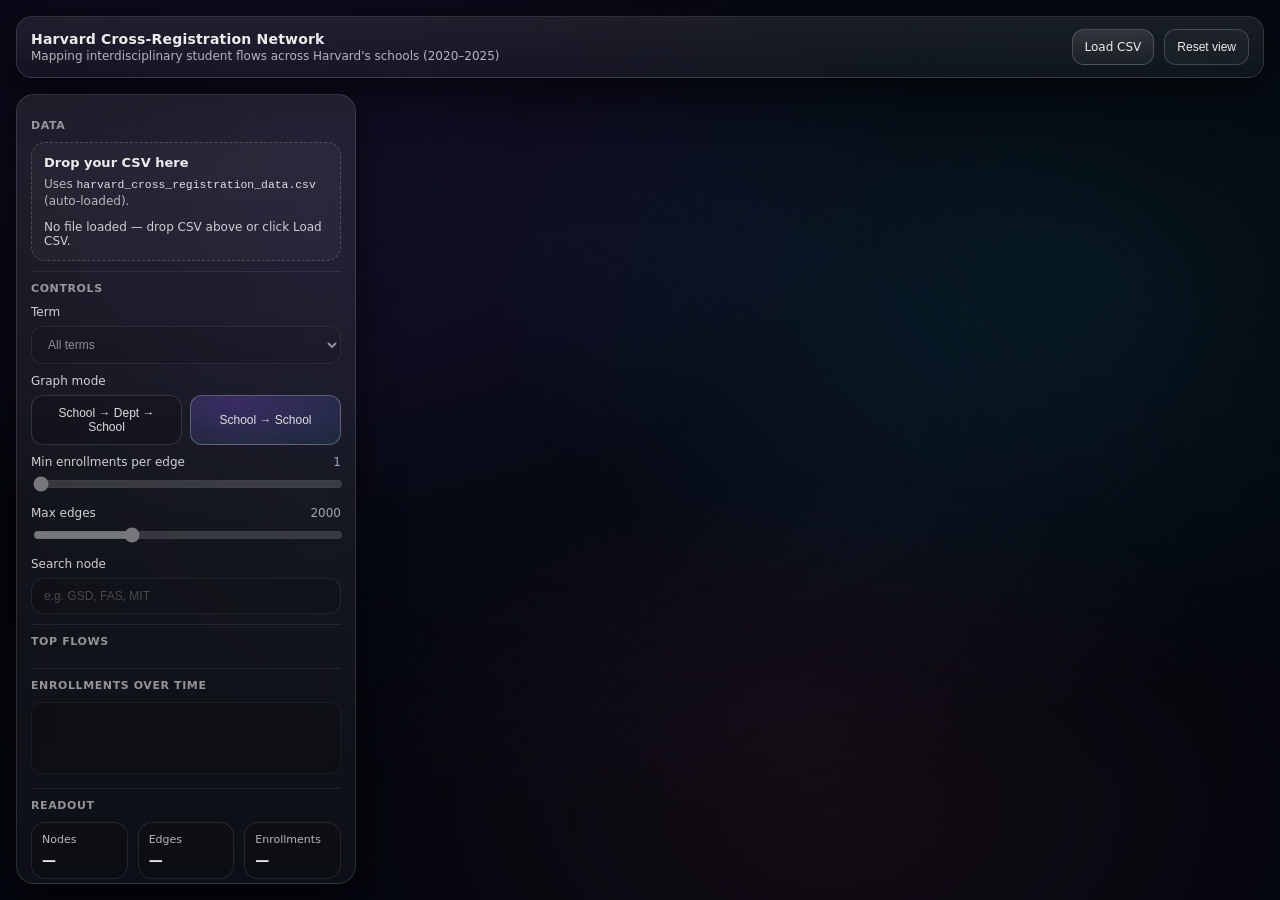
==== viz/index.html @ 4b9122e6 "Add files via upload" ====
<!doctype html>
<html lang="en">
  <head>
    <meta charset="UTF-8" />
    <meta name="viewport" content="width=device-width, initial-scale=1.0" />
    <title>Harvard Cross-Registration Network</title>
    <link rel="stylesheet" href="./styles.css" />
  </head>
  <body>
    <div class="bg">
      <div class="bg__grid"></div>
      <div class="bg__noise"></div>
      <div class="bg__vignette"></div>
    </div>

    <main class="app">
      <header class="topbar glass">
        <div class="topbar__title">
          <div class="topbar__h1">Harvard Cross-Registration Network</div>
          <div class="topbar__sub">Mapping interdisciplinary student flows across Harvard's schools (2020–2025)</div>
        </div>
        <div class="topbar__actions">
          <label class="btn">
            <input id="fileInput" type="file" accept=".csv,text/csv" hidden />
            Load CSV
          </label>
          <button id="resetBtn" class="btn btn--ghost" type="button">Reset view</button>
        </div>
      </header>

      <section class="layout">
        <aside class="panel glass" id="panel">
          <div class="panel__section">
            <div class="panel__h2">Data</div>
            <div id="dropzone" class="dropzone" tabindex="0" role="button" aria-label="Drop CSV here">
              <div class="dropzone__title">Drop your CSV here</div>
              <div class="dropzone__hint">
                Uses <code>harvard_cross_registration_data.csv</code> (auto-loaded).
              </div>
              <div class="dropzone__meta" id="dataMeta">Loading…</div>
            </div>
          </div>

          <div class="panel__section">
            <div class="panel__h2">Controls</div>

            <div class="field">
              <div class="field__label">Term</div>
              <select id="termSelect" class="field__control" disabled>
                <option value="__all__">All terms</option>
              </select>
            </div>

            <div class="field">
              <div class="field__label">Graph mode</div>
              <div class="segmented">
                <button class="segmented__btn" id="modeDeptBtn" type="button" data-mode="dept">
                  School → Dept → School
                </button>
                <button class="segmented__btn is-active" id="modeSchoolBtn" type="button" data-mode="school">
                  School → School
                </button>
              </div>
            </div>

            <div class="field">
              <div class="field__label">
                Min enrollments per edge
                <span class="field__value" id="minEnrollValue">1</span>
              </div>
              <input id="minEnroll" class="range" type="range" min="1" max="50" value="1" step="1" disabled />
            </div>

            <div class="field">
              <div class="field__label">
                Max edges
                <span class="field__value" id="maxEdgesValue">2000</span>
              </div>
              <input id="maxEdges" class="range" type="range" min="200" max="6000" value="2000" step="100" disabled />
            </div>

            <div class="field">
              <div class="field__label">Search node</div>
              <input id="searchInput" class="field__control" type="text" placeholder="e.g. GSD, FAS, MIT" disabled />
            </div>
          </div>

          <div class="panel__section">
            <div class="panel__h2">Top Flows</div>
            <div id="insights" class="insights"></div>
          </div>

          <div class="panel__section">
            <div class="panel__h2">Enrollments Over Time</div>
            <canvas id="timelineCanvas" class="timeline-canvas"></canvas>
          </div>

          <div class="panel__section">
            <div class="panel__h2">Readout</div>
            <div class="kpis">
              <div class="kpi">
                <div class="kpi__label">Nodes</div>
                <div class="kpi__value" id="kpiNodes">—</div>
              </div>
              <div class="kpi">
                <div class="kpi__label">Edges</div>
                <div class="kpi__value" id="kpiEdges">—</div>
              </div>
              <div class="kpi">
                <div class="kpi__label">Enrollments</div>
                <div class="kpi__value" id="kpiEnroll">—</div>
              </div>
            </div>
            <div class="hint">
              Click a node to focus · Scroll to zoom · Drag to rotate
            </div>
          </div>
        </aside>

        <section class="stage" aria-label="Network visualisation">
          <div id="graph" class="graph"></div>
          <div id="tooltip" class="tooltip glass" hidden></div>
          <div id="storyCards" class="story-cards"></div>
        </section>
      </section>
    </main>

    <!-- Vendor: THREE CJS build needs a shim for browser global -->
    <script>var exports = {};</script>
    <script src="./vendor/three.min.js"></script>
    <script>window.THREE = Object.assign({}, exports); exports = undefined;</script>

    <script src="./vendor/papaparse.min.js"></script>
    <script src="./vendor/3d-force-graph.min.js"></script>

    <script type="module" src="./main.js?v=3"></script>
  </body>
</html>
---- viz/styles.css ----
:root {
  --bg0: #060812;
  --bg1: #070a16;
  --glass: rgba(255, 255, 255, 0.065);
  --glass2: rgba(255, 255, 255, 0.09);
  --border: rgba(255, 255, 255, 0.12);
  --text: rgba(255, 255, 255, 0.92);
  --muted: rgba(255, 255, 255, 0.68);
  --muted2: rgba(255, 255, 255, 0.55);
  --shadow: rgba(0, 0, 0, 0.55);
  --accentA: #8b5cf6;
  --accentB: #22d3ee;
  --accentC: #fb7185;
  --ok: #34d399;
}

* { box-sizing: border-box; }
html, body { height: 100%; }
body {
  margin: 0;
  color: var(--text);
  background: radial-gradient(1200px 800px at 20% 10%, rgba(139, 92, 246, 0.14), transparent 55%),
              radial-gradient(1000px 700px at 85% 30%, rgba(34, 211, 238, 0.11), transparent 60%),
              radial-gradient(900px 600px at 65% 90%, rgba(251, 113, 133, 0.10), transparent 55%),
              linear-gradient(180deg, var(--bg0), var(--bg1));
  font-family: ui-sans-serif, system-ui, -apple-system, Segoe UI, Roboto, Helvetica, Arial, "Apple Color Emoji", "Segoe UI Emoji";
  overflow: hidden;
}

code {
  font-family: ui-monospace, SFMono-Regular, Menlo, Monaco, Consolas, "Liberation Mono", "Courier New", monospace;
  font-size: 0.95em;
  color: rgba(255, 255, 255, 0.86);
}

/* ─── Background layers ──────────────────────────────────── */

.bg { position: fixed; inset: 0; pointer-events: none; }
.bg__grid {
  position: absolute; inset: -2px;
  background-image:
    linear-gradient(rgba(255,255,255,0.04) 1px, transparent 1px),
    linear-gradient(90deg, rgba(255,255,255,0.04) 1px, transparent 1px);
  background-size: 46px 46px;
  opacity: 0.35;
  mask-image: radial-gradient(closest-side at 55% 45%, rgba(0,0,0,0.9), rgba(0,0,0,0.05) 70%, transparent 100%);
}
.bg__noise {
  position: absolute; inset: 0;
  background:
    repeating-linear-gradient(0deg, rgba(255,255,255,0.022), rgba(255,255,255,0.022) 1px, transparent 1px, transparent 3px),
    repeating-linear-gradient(90deg, rgba(0,0,0,0.022), rgba(0,0,0,0.022) 1px, transparent 1px, transparent 4px);
  opacity: 0.08;
  filter: blur(0.3px);
}
.bg__vignette {
  position: absolute; inset: 0;
  background: radial-gradient(closest-side at 50% 45%, transparent 45%, rgba(0,0,0,0.55) 100%);
  opacity: 0.65;
}

/* ─── Glass ──────────────────────────────────────────────── */

.glass {
  background: linear-gradient(180deg, rgba(255,255,255,0.085), rgba(255,255,255,0.045));
  border: 1px solid var(--border);
  box-shadow: 0 14px 40px var(--shadow);
  backdrop-filter: blur(14px);
  -webkit-backdrop-filter: blur(14px);
}

/* ─── App layout ─────────────────────────────────────────── */

.app { height: 100%; display: flex; flex-direction: column; }

.topbar {
  margin: 16px;
  padding: 12px 14px;
  border-radius: 16px;
  display: flex;
  align-items: center;
  justify-content: space-between;
  gap: 16px;
}
.topbar__h1 {
  font-weight: 650;
  letter-spacing: 0.2px;
  font-size: 14px;
}
.topbar__sub {
  margin-top: 2px;
  font-size: 12px;
  color: var(--muted);
}
.topbar__actions { display: flex; gap: 10px; align-items: center; }

.btn {
  appearance: none;
  border: 1px solid rgba(255,255,255,0.18);
  background: linear-gradient(180deg, rgba(255,255,255,0.11), rgba(255,255,255,0.04));
  color: var(--text);
  border-radius: 12px;
  padding: 10px 12px;
  font-size: 12px;
  cursor: pointer;
  transition: transform 140ms ease, border-color 140ms ease, background 140ms ease;
}
.btn:hover { transform: translateY(-1px); border-color: rgba(255,255,255,0.28); }
.btn:active { transform: translateY(0px); }
.btn--ghost { background: rgba(255,255,255,0.03); }

.layout {
  flex: 1;
  display: grid;
  grid-template-columns: 340px 1fr;
  gap: 14px;
  padding: 0 16px 16px 16px;
  min-height: 0;
}

/* ─── Panel ──────────────────────────────────────────────── */

.panel {
  border-radius: 18px;
  padding: 14px;
  overflow: auto;
  min-height: 0;
}

.panel__section { padding: 10px 0; border-bottom: 1px solid rgba(255,255,255,0.08); }
.panel__section:last-child { border-bottom: none; }
.panel__h2 { font-size: 11px; letter-spacing: 0.6px; text-transform: uppercase; color: rgba(255,255,255,0.55); margin-bottom: 10px; font-weight: 600; }
.panel__section--smallprint { padding-top: 12px; }
.smallprint { font-size: 11px; color: var(--muted2); line-height: 1.35; }

.dropzone {
  border: 1px dashed rgba(255,255,255,0.18);
  background: rgba(255,255,255,0.03);
  border-radius: 14px;
  padding: 12px;
  outline: none;
  transition: border-color 140ms ease, background 140ms ease, transform 140ms ease;
}
.dropzone:focus { border-color: rgba(34, 211, 238, 0.55); box-shadow: 0 0 0 3px rgba(34, 211, 238, 0.12); }
.dropzone.is-dragover { border-color: rgba(139, 92, 246, 0.65); background: rgba(139,92,246,0.08); transform: translateY(-1px); }
.dropzone__title { font-weight: 650; font-size: 13px; }
.dropzone__hint { margin-top: 6px; font-size: 12px; color: var(--muted); line-height: 1.35; }
.dropzone__meta { margin-top: 10px; font-size: 12px; color: rgba(255,255,255,0.78); }

/* ─── Form controls ──────────────────────────────────────── */

.field { margin-top: 10px; }
.field__label { font-size: 12px; color: rgba(255,255,255,0.80); display: flex; justify-content: space-between; gap: 10px; }
.field__value { color: rgba(255,255,255,0.62); font-variant-numeric: tabular-nums; }
.field__control {
  width: 100%;
  margin-top: 7px;
  padding: 10px 12px;
  border-radius: 12px;
  border: 1px solid rgba(255,255,255,0.14);
  background: rgba(0,0,0,0.16);
  color: rgba(255,255,255,0.92);
  outline: none;
  font-size: 12px;
}
.field__control:disabled { opacity: 0.55; cursor: not-allowed; }
.range { width: 100%; margin-top: 7px; }
.range:disabled { opacity: 0.55; cursor: not-allowed; }

.segmented { display: grid; grid-template-columns: 1fr 1fr; gap: 8px; margin-top: 7px; }
.segmented__btn {
  padding: 10px 10px;
  border-radius: 12px;
  border: 1px solid rgba(255,255,255,0.14);
  background: rgba(0,0,0,0.14);
  color: rgba(255,255,255,0.85);
  cursor: pointer;
  transition: background 140ms ease, border-color 140ms ease, transform 140ms ease;
  font-size: 12px;
  line-height: 1.2;
}
.segmented__btn:hover { transform: translateY(-1px); border-color: rgba(255,255,255,0.26); }
.segmented__btn.is-active {
  background: radial-gradient(120% 120% at 30% 20%, rgba(139, 92, 246, 0.28), rgba(34, 211, 238, 0.08));
  border-color: rgba(255,255,255,0.26);
}

/* ─── KPIs ───────────────────────────────────────────────── */

.kpis { display: grid; grid-template-columns: 1fr 1fr 1fr; gap: 10px; margin-top: 6px; }
.kpi {
  border: 1px solid rgba(255,255,255,0.10);
  border-radius: 14px;
  padding: 10px;
  background: rgba(0,0,0,0.12);
}
.kpi__label { font-size: 11px; color: rgba(255,255,255,0.70); }
.kpi__value { margin-top: 6px; font-size: 14px; font-weight: 700; font-variant-numeric: tabular-nums; }

.hint { margin-top: 10px; font-size: 12px; color: rgba(255,255,255,0.45); line-height: 1.35; }

/* ─── Stage + graph ──────────────────────────────────────── */

.stage { position: relative; border-radius: 18px; overflow: hidden; }
.graph { position: absolute; inset: 0; }

/* ─── Tooltip ────────────────────────────────────────────── */

.tooltip {
  position: absolute;
  z-index: 10;
  left: 18px;
  bottom: 18px;
  padding: 10px 12px;
  border-radius: 14px;
  max-width: min(420px, calc(100% - 36px));
  pointer-events: none;
}
.tooltip__title { font-weight: 700; font-size: 13px; }
.tooltip__sub { margin-top: 6px; font-size: 12px; color: rgba(255,255,255,0.75); line-height: 1.35; }

/* ─── Insights – top flows ───────────────────────────────── */

.insights { display: flex; flex-direction: column; gap: 6px; }

.flow-row {
  display: grid;
  grid-template-columns: 1fr 70px 52px;
  align-items: center;
  gap: 8px;
  font-size: 12px;
}
.flow-row__label {
  color: rgba(255,255,255,0.85);
  white-space: nowrap;
  overflow: hidden;
  text-overflow: ellipsis;
  font-weight: 500;
}
.flow-row__bar-bg {
  height: 6px;
  border-radius: 3px;
  background: rgba(255,255,255,0.08);
  overflow: hidden;
}
.flow-row__bar {
  height: 100%;
  border-radius: 3px;
  background: var(--accentA);
  transition: width 400ms ease;
}
.flow-row__val {
  text-align: right;
  color: rgba(255,255,255,0.55);
  font-variant-numeric: tabular-nums;
  font-size: 11px;
}

/* ─── Timeline sparkline ─────────────────────────────────── */

.timeline-canvas {
  width: 100%;
  height: 72px;
  border-radius: 10px;
  background: rgba(0,0,0,0.12);
  border: 1px solid rgba(255,255,255,0.06);
}

/* ─── Story cards (floating on graph) ────────────────────── */

.story-cards {
  position: absolute;
  top: 16px;
  right: 16px;
  display: flex;
  flex-direction: column;
  gap: 8px;
  max-width: 280px;
  z-index: 5;
  pointer-events: none;
}

.story-card {
  display: flex;
  gap: 10px;
  padding: 10px 12px;
  border-radius: 12px;
  background: rgba(0, 0, 0, 0.55);
  border: 1px solid rgba(255,255,255,0.10);
  backdrop-filter: blur(10px);
  -webkit-backdrop-filter: blur(10px);
  animation: fadeSlideIn 600ms ease both;
}
.story-card:nth-child(1) { animation-delay: 400ms; }
.story-card:nth-child(2) { animation-delay: 700ms; }
.story-card:nth-child(3) { animation-delay: 1000ms; }
.story-card:nth-child(4) { animation-delay: 1300ms; }
.story-card:nth-child(5) { animation-delay: 1600ms; }

@keyframes fadeSlideIn {
  from { opacity: 0; transform: translateX(12px); }
  to   { opacity: 1; transform: translateX(0); }
}

.story-card__icon {
  font-size: 16px;
  flex-shrink: 0;
  line-height: 1.3;
}
.story-card__body {
  min-width: 0;
}
.story-card__title {
  font-size: 11px;
  font-weight: 650;
  color: rgba(255,255,255,0.92);
  line-height: 1.3;
}
.story-card__desc {
  margin-top: 3px;
  font-size: 10px;
  color: rgba(255,255,255,0.55);
  line-height: 1.35;
}

/* ─── Responsive ─────────────────────────────────────────── */

@media (max-width: 980px) {
  body { overflow: auto; }
  .layout { grid-template-columns: 1fr; }
  .stage { min-height: 68vh; }
  .panel { max-height: none; }
  .topbar { flex-direction: column; align-items: stretch; }
  .topbar__actions { justify-content: flex-start; flex-wrap: wrap; }
  .story-cards { max-width: 220px; }
}
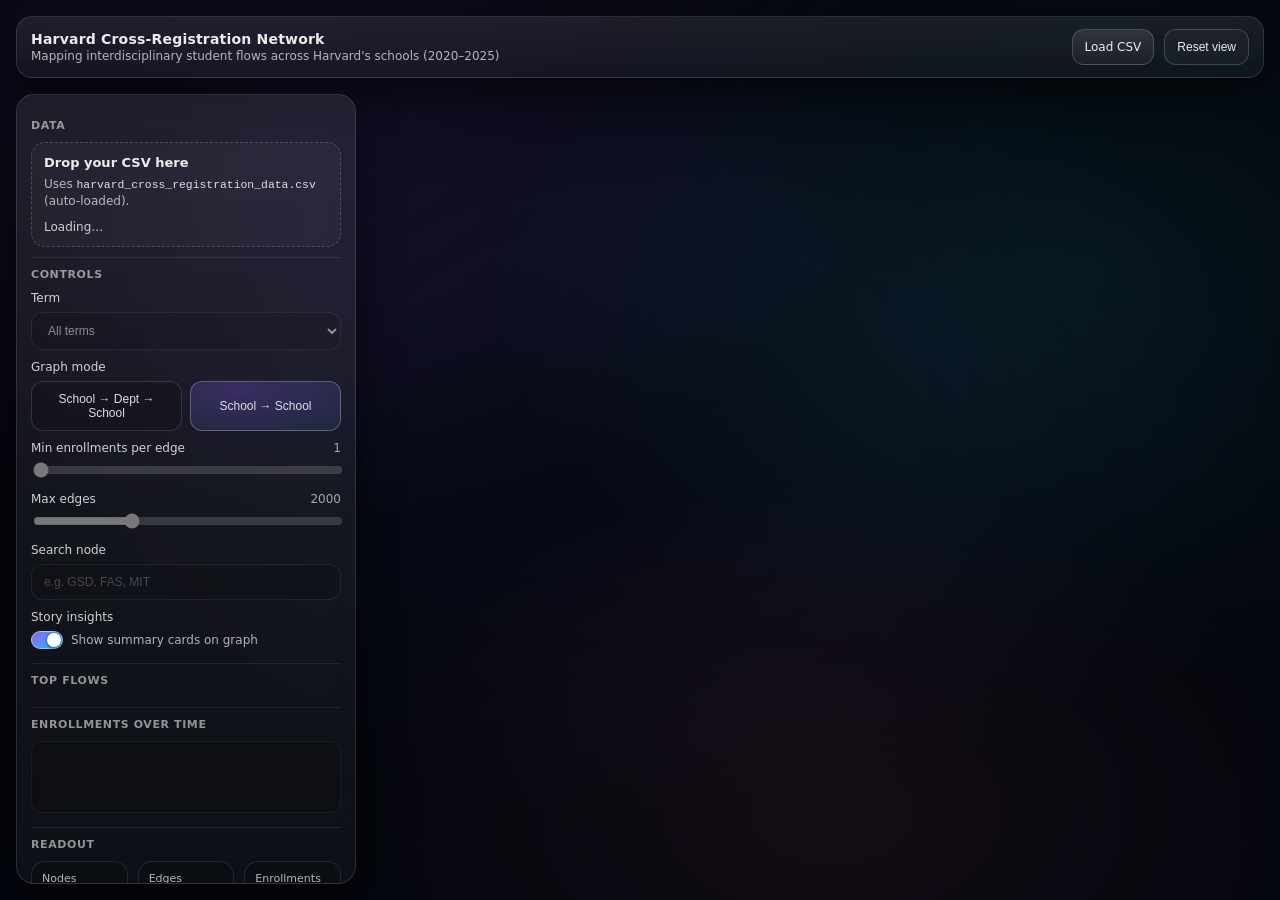
==== commit 17f27228: "Add files via upload" ====
--- a/viz/index.html
+++ b/viz/index.html
@@ -1,138 +1,11 @@
 <!doctype html>
 <html lang="en">
-  <head>
-    <meta charset="UTF-8" />
-    <meta name="viewport" content="width=device-width, initial-scale=1.0" />
-    <title>Harvard Cross-Registration Network</title>
-    <link rel="stylesheet" href="./styles.css" />
-  </head>
-  <body>
-    <div class="bg">
-      <div class="bg__grid"></div>
-      <div class="bg__noise"></div>
-      <div class="bg__vignette"></div>
-    </div>
-
-    <main class="app">
-      <header class="topbar glass">
-        <div class="topbar__title">
-          <div class="topbar__h1">Harvard Cross-Registration Network</div>
-          <div class="topbar__sub">Mapping interdisciplinary student flows across Harvard's schools (2020–2025)</div>
-        </div>
-        <div class="topbar__actions">
-          <label class="btn">
-            <input id="fileInput" type="file" accept=".csv,text/csv" hidden />
-            Load CSV
-          </label>
-          <button id="resetBtn" class="btn btn--ghost" type="button">Reset view</button>
-        </div>
-      </header>
-
-      <section class="layout">
-        <aside class="panel glass" id="panel">
-          <div class="panel__section">
-            <div class="panel__h2">Data</div>
-            <div id="dropzone" class="dropzone" tabindex="0" role="button" aria-label="Drop CSV here">
-              <div class="dropzone__title">Drop your CSV here</div>
-              <div class="dropzone__hint">
-                Uses <code>harvard_cross_registration_data.csv</code> (auto-loaded).
-              </div>
-              <div class="dropzone__meta" id="dataMeta">Loading…</div>
-            </div>
-          </div>
-
-          <div class="panel__section">
-            <div class="panel__h2">Controls</div>
-
-            <div class="field">
-              <div class="field__label">Term</div>
-              <select id="termSelect" class="field__control" disabled>
-                <option value="__all__">All terms</option>
-              </select>
-            </div>
-
-            <div class="field">
-              <div class="field__label">Graph mode</div>
-              <div class="segmented">
-                <button class="segmented__btn" id="modeDeptBtn" type="button" data-mode="dept">
-                  School → Dept → School
-                </button>
-                <button class="segmented__btn is-active" id="modeSchoolBtn" type="button" data-mode="school">
-                  School → School
-                </button>
-              </div>
-            </div>
-
-            <div class="field">
-              <div class="field__label">
-                Min enrollments per edge
-                <span class="field__value" id="minEnrollValue">1</span>
-              </div>
-              <input id="minEnroll" class="range" type="range" min="1" max="50" value="1" step="1" disabled />
-            </div>
-
-            <div class="field">
-              <div class="field__label">
-                Max edges
-                <span class="field__value" id="maxEdgesValue">2000</span>
-              </div>
-              <input id="maxEdges" class="range" type="range" min="200" max="6000" value="2000" step="100" disabled />
-            </div>
-
-            <div class="field">
-              <div class="field__label">Search node</div>
-              <input id="searchInput" class="field__control" type="text" placeholder="e.g. GSD, FAS, MIT" disabled />
-            </div>
-          </div>
-
-          <div class="panel__section">
-            <div class="panel__h2">Top Flows</div>
-            <div id="insights" class="insights"></div>
-          </div>
-
-          <div class="panel__section">
-            <div class="panel__h2">Enrollments Over Time</div>
-            <canvas id="timelineCanvas" class="timeline-canvas"></canvas>
-          </div>
-
-          <div class="panel__section">
-            <div class="panel__h2">Readout</div>
-            <div class="kpis">
-              <div class="kpi">
-                <div class="kpi__label">Nodes</div>
-                <div class="kpi__value" id="kpiNodes">—</div>
-              </div>
-              <div class="kpi">
-                <div class="kpi__label">Edges</div>
-                <div class="kpi__value" id="kpiEdges">—</div>
-              </div>
-              <div class="kpi">
-                <div class="kpi__label">Enrollments</div>
-                <div class="kpi__value" id="kpiEnroll">—</div>
-              </div>
-            </div>
-            <div class="hint">
-              Click a node to focus · Scroll to zoom · Drag to rotate
-            </div>
-          </div>
-        </aside>
-
-        <section class="stage" aria-label="Network visualisation">
-          <div id="graph" class="graph"></div>
-          <div id="tooltip" class="tooltip glass" hidden></div>
-          <div id="storyCards" class="story-cards"></div>
-        </section>
-      </section>
-    </main>
-
-    <!-- Vendor: THREE CJS build needs a shim for browser global -->
-    <script>var exports = {};</script>
-    <script src="./vendor/three.min.js"></script>
-    <script>window.THREE = Object.assign({}, exports); exports = undefined;</script>
-
-    <script src="./vendor/papaparse.min.js"></script>
-    <script src="./vendor/3d-force-graph.min.js"></script>
-
-    <script type="module" src="./main.js?v=3"></script>
-  </body>
+<head>
+  <meta charset="UTF-8" />
+  <meta http-equiv="refresh" content="0;url=viz/" />
+  <title>Redirecting…</title>
+</head>
+<body>
+  <p>Redirecting to <a href="viz/">visualization</a>…</p>
+</body>
 </html>
